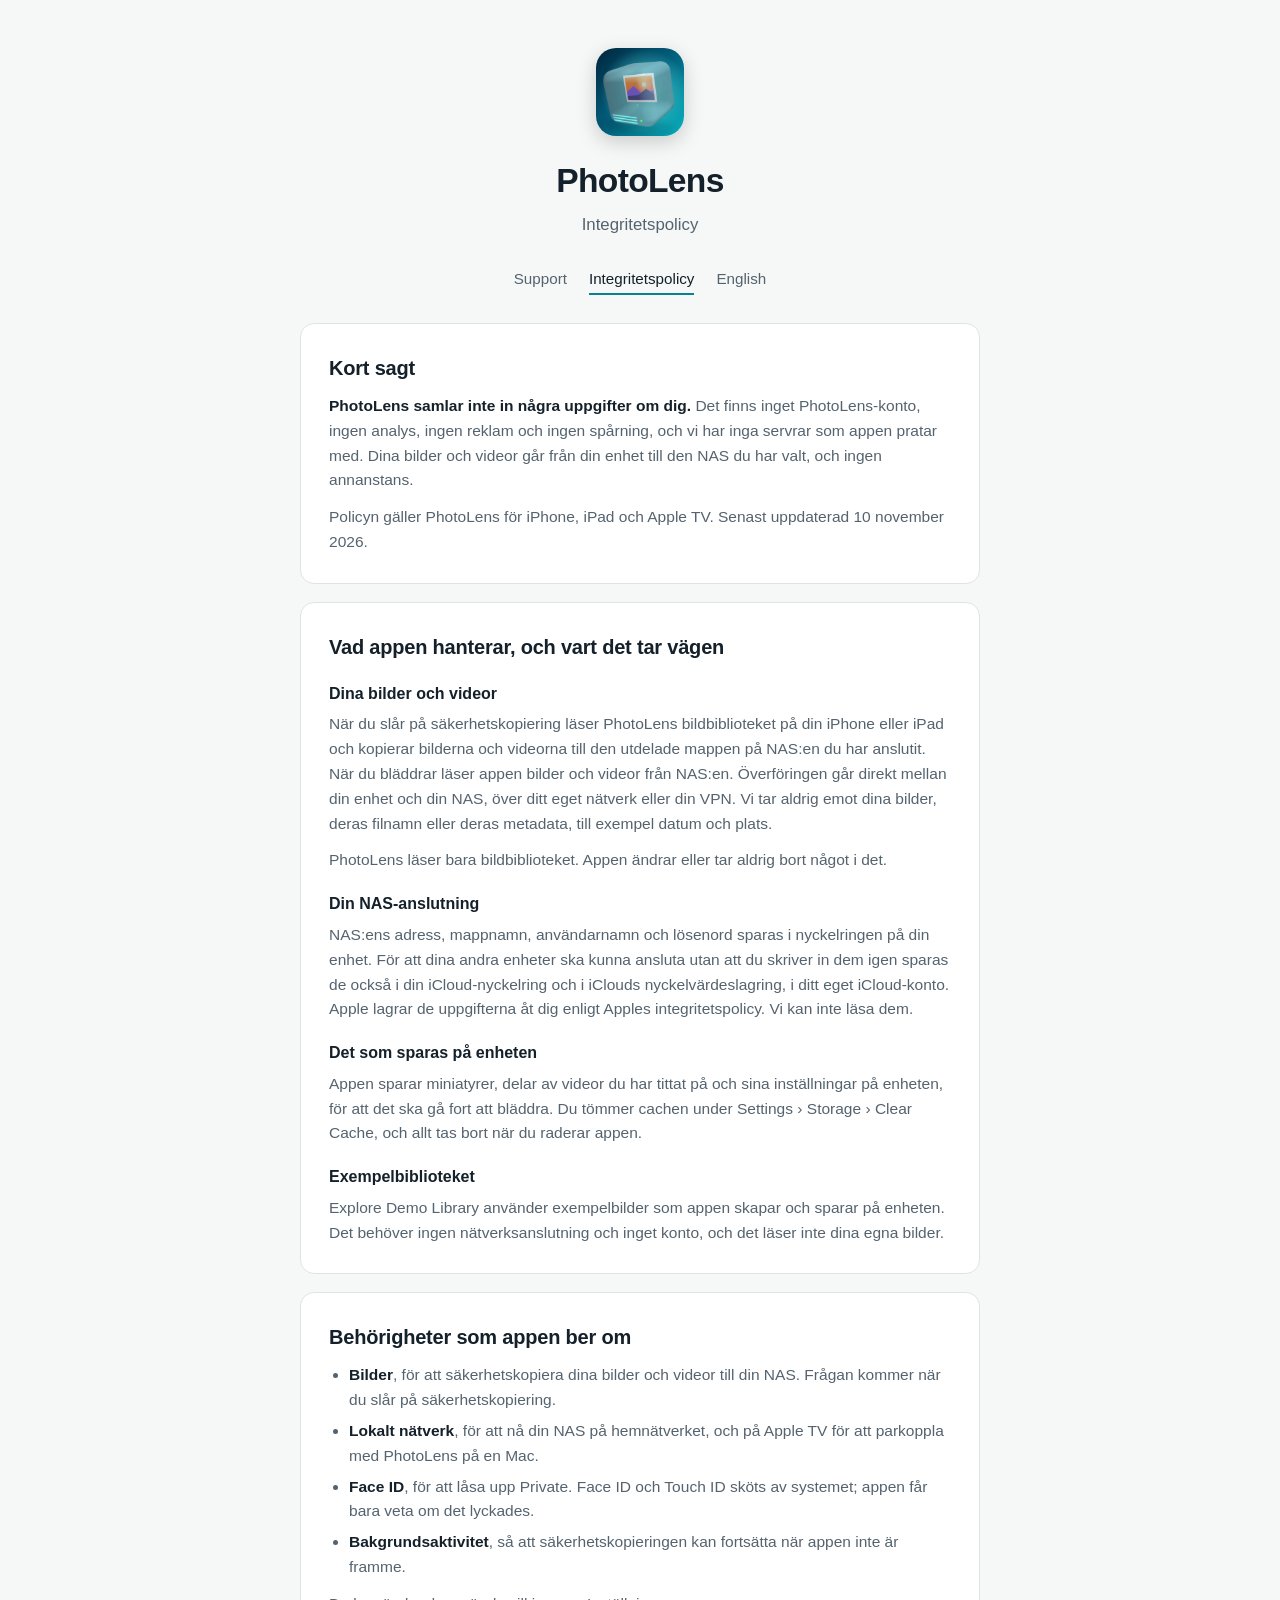
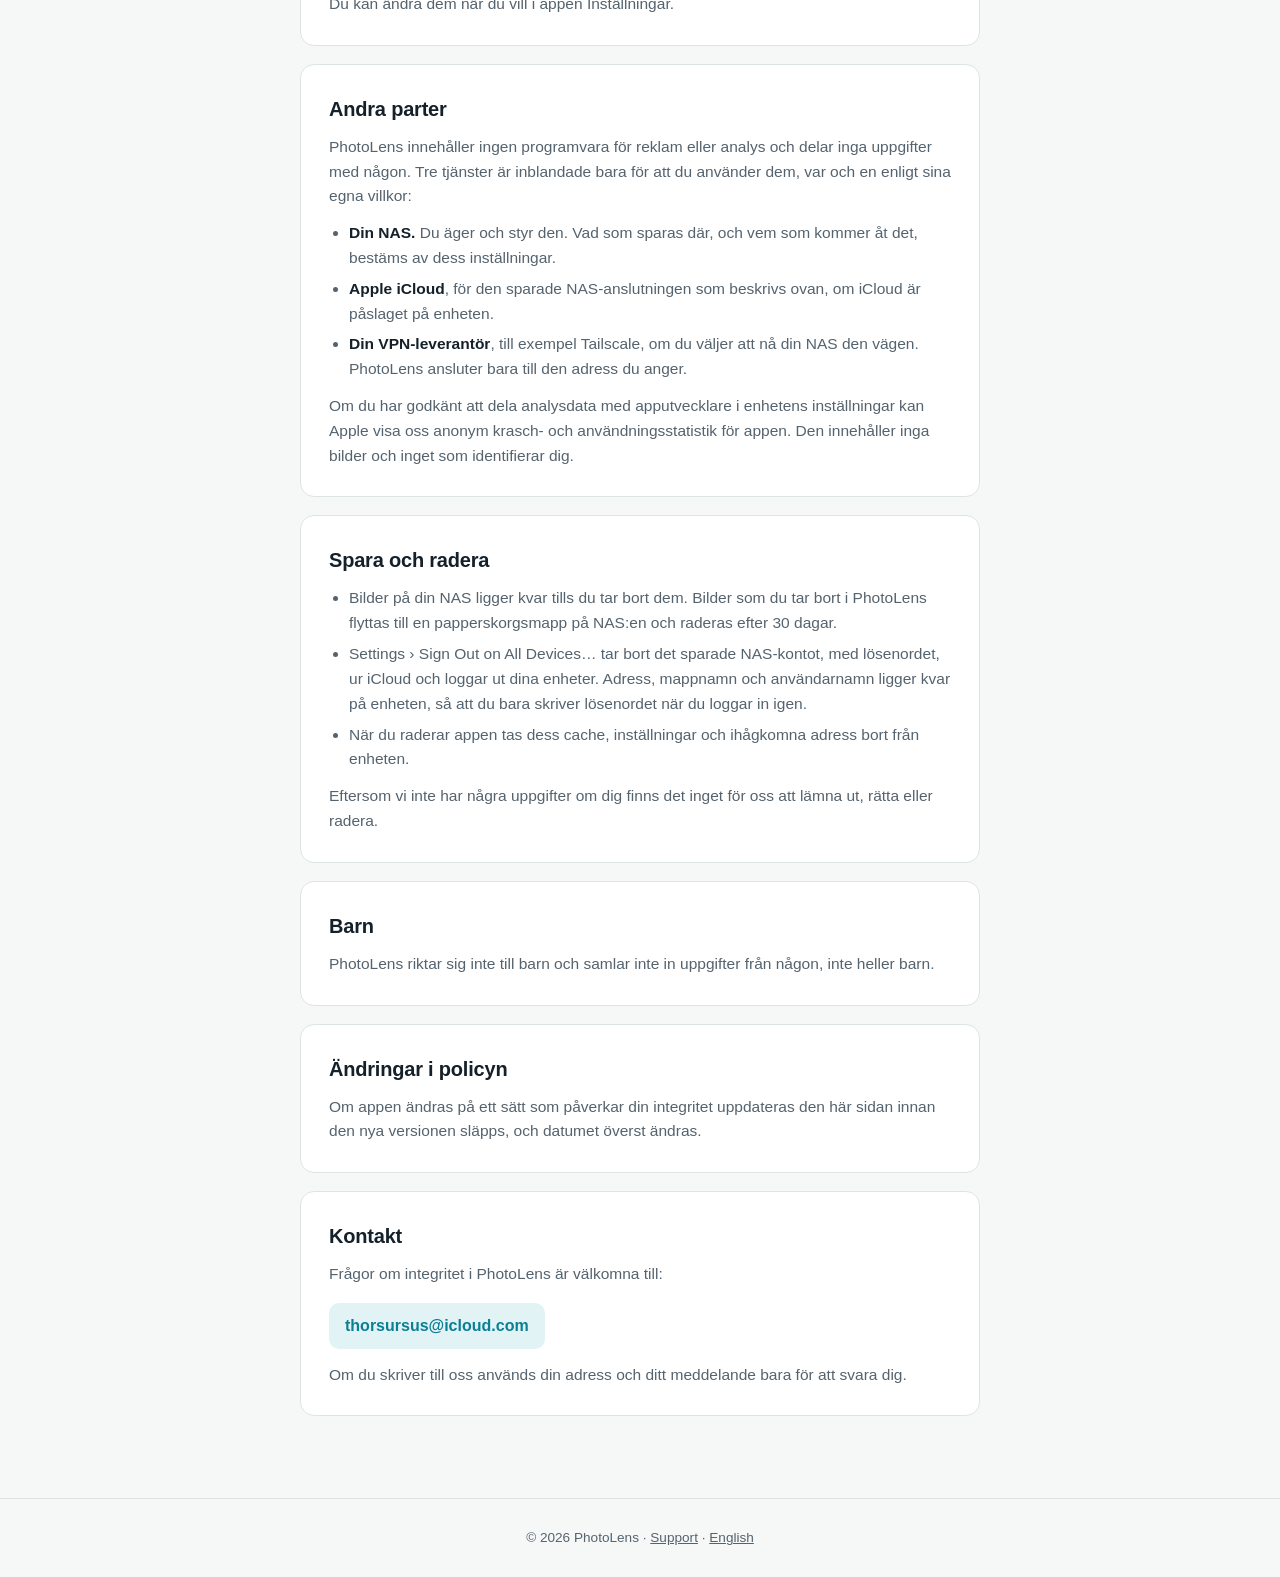
==== privacy-sv.html @ f6192b8b "Add support and privacy pages (English and Swedish) Co-Authored-By: Claude Fable 5.2 <noreply@anthro" ====
<!DOCTYPE html>
<html lang="sv">

<head>
    <meta charset="UTF-8">
    <meta name="viewport" content="width=device-width, initial-scale=1.0">
    <title>PhotoLens — Integritetspolicy</title>
    <meta name="description" content="Integritetspolicy för PhotoLens. Appen samlar inte in några uppgifter: dina bilder går från din enhet till din egen NAS och ingen annanstans.">
    <link rel="icon" href="app-icon.png">
    <link rel="stylesheet" href="style.css">
</head>

<body>
    <header>
        <div class="container">
            <img class="app-icon" src="app-icon.png" alt="PhotoLens appikon" width="88" height="88">
            <h1>PhotoLens</h1>
            <p class="subtitle">Integritetspolicy</p>
        </div>
    </header>

    <nav>
        <a href="sv.html">Support</a>
        <a href="privacy-sv.html" class="active">Integritetspolicy</a>
        <a href="privacy.html" lang="en">English</a>
    </nav>

    <main>
        <div class="container">
            <div class="section">
                <h2>Kort sagt</h2>
                <p><strong>PhotoLens samlar inte in några uppgifter om dig.</strong> Det finns inget PhotoLens-konto, ingen analys, ingen reklam och ingen spårning, och vi har inga servrar som appen pratar med. Dina bilder och videor går från din enhet till den NAS du har valt, och ingen annanstans.</p>
                <p class="updated">Policyn gäller PhotoLens för iPhone, iPad och Apple TV. Senast uppdaterad 10 november 2026.</p>
            </div>

            <div class="section">
                <h2>Vad appen hanterar, och vart det tar vägen</h2>

                <h3>Dina bilder och videor</h3>
                <p>När du slår på säkerhetskopiering läser PhotoLens bildbiblioteket på din iPhone eller iPad och kopierar bilderna och videorna till den utdelade mappen på NAS:en du har anslutit. När du bläddrar läser appen bilder och videor från NAS:en. Överföringen går direkt mellan din enhet och din NAS, över ditt eget nätverk eller din VPN. Vi tar aldrig emot dina bilder, deras filnamn eller deras metadata, till exempel datum och plats.</p>
                <p>PhotoLens läser bara bildbiblioteket. Appen ändrar eller tar aldrig bort något i det.</p>

                <h3>Din NAS-anslutning</h3>
                <p>NAS:ens adress, mappnamn, användarnamn och lösenord sparas i nyckelringen på din enhet. För att dina andra enheter ska kunna ansluta utan att du skriver in dem igen sparas de också i din iCloud-nyckelring och i iClouds nyckelvärdeslagring, i ditt eget iCloud-konto. Apple lagrar de uppgifterna åt dig enligt Apples integritetspolicy. Vi kan inte läsa dem.</p>

                <h3>Det som sparas på enheten</h3>
                <p>Appen sparar miniatyrer, delar av videor du har tittat på och sina inställningar på enheten, för att det ska gå fort att bläddra. Du tömmer cachen under Settings › Storage › Clear Cache, och allt tas bort när du raderar appen.</p>

                <h3>Exempelbiblioteket</h3>
                <p>Explore Demo Library använder exempelbilder som appen skapar och sparar på enheten. Det behöver ingen nätverksanslutning och inget konto, och det läser inte dina egna bilder.</p>
            </div>

            <div class="section">
                <h2>Behörigheter som appen ber om</h2>
                <ul>
                    <li><strong>Bilder</strong>, för att säkerhetskopiera dina bilder och videor till din NAS. Frågan kommer när du slår på säkerhetskopiering.</li>
                    <li><strong>Lokalt nätverk</strong>, för att nå din NAS på hemnätverket, och på Apple TV för att parkoppla med PhotoLens på en Mac.</li>
                    <li><strong>Face ID</strong>, för att låsa upp Private. Face ID och Touch ID sköts av systemet; appen får bara veta om det lyckades.</li>
                    <li><strong>Bakgrundsaktivitet</strong>, så att säkerhetskopieringen kan fortsätta när appen inte är framme.</li>
                </ul>
                <p>Du kan ändra dem när du vill i appen Inställningar.</p>
            </div>

            <div class="section">
                <h2>Andra parter</h2>
                <p>PhotoLens innehåller ingen programvara för reklam eller analys och delar inga uppgifter med någon. Tre tjänster är inblandade bara för att du använder dem, var och en enligt sina egna villkor:</p>
                <ul>
                    <li><strong>Din NAS.</strong> Du äger och styr den. Vad som sparas där, och vem som kommer åt det, bestäms av dess inställningar.</li>
                    <li><strong>Apple iCloud</strong>, för den sparade NAS-anslutningen som beskrivs ovan, om iCloud är påslaget på enheten.</li>
                    <li><strong>Din VPN-leverantör</strong>, till exempel Tailscale, om du väljer att nå din NAS den vägen. PhotoLens ansluter bara till den adress du anger.</li>
                </ul>
                <p>Om du har godkänt att dela analysdata med apputvecklare i enhetens inställningar kan Apple visa oss anonym krasch- och användningsstatistik för appen. Den innehåller inga bilder och inget som identifierar dig.</p>
            </div>

            <div class="section">
                <h2>Spara och radera</h2>
                <ul>
                    <li>Bilder på din NAS ligger kvar tills du tar bort dem. Bilder som du tar bort i PhotoLens flyttas till en papperskorgsmapp på NAS:en och raderas efter 30 dagar.</li>
                    <li>Settings › Sign Out on All Devices… tar bort det sparade NAS-kontot, med lösenordet, ur iCloud och loggar ut dina enheter. Adress, mappnamn och användarnamn ligger kvar på enheten, så att du bara skriver lösenordet när du loggar in igen.</li>
                    <li>När du raderar appen tas dess cache, inställningar och ihågkomna adress bort från enheten.</li>
                </ul>
                <p>Eftersom vi inte har några uppgifter om dig finns det inget för oss att lämna ut, rätta eller radera.</p>
            </div>

            <div class="section">
                <h2>Barn</h2>
                <p>PhotoLens riktar sig inte till barn och samlar inte in uppgifter från någon, inte heller barn.</p>
            </div>

            <div class="section">
                <h2>Ändringar i policyn</h2>
                <p>Om appen ändras på ett sätt som påverkar din integritet uppdateras den här sidan innan den nya versionen släpps, och datumet överst ändras.</p>
            </div>

            <div class="section">
                <h2>Kontakt</h2>
                <p>Frågor om integritet i PhotoLens är välkomna till:</p>
                <a href="mailto:thorsursus@icloud.com?subject=PhotoLens%20integritet" class="contact-link">thorsursus@icloud.com</a>
                <p style="margin-top: 14px;">Om du skriver till oss används din adress och ditt meddelande bara för att svara dig.</p>
            </div>
        </div>
    </main>

    <footer>
        <div class="container">
            <p>&copy; 2026 PhotoLens &middot; <a href="sv.html">Support</a> &middot; <a href="privacy.html" lang="en">English</a></p>
        </div>
    </footer>
</body>

</html>
---- style.css ----
:root {
    --bg: #f6f8f8;
    --card: #ffffff;
    --text: #14202a;
    --muted: #55636e;
    --accent: #0b7f93;
    --accent-soft: #e2f3f6;
    --border: #dde4e6;
}

@media (prefers-color-scheme: dark) {
    :root {
        --bg: #0e151a;
        --card: #16202a;
        --text: #eef3f5;
        --muted: #a3b1ba;
        --accent: #5fcfe0;
        --accent-soft: #14323a;
        --border: #263440;
    }
}

* { margin: 0; padding: 0; box-sizing: border-box; }

body {
    font-family: -apple-system, BlinkMacSystemFont, "Segoe UI", Roboto, "Helvetica Neue", Arial, sans-serif;
    background: var(--bg);
    color: var(--text);
    line-height: 1.6;
    min-height: 100vh;
    display: flex;
    flex-direction: column;
    -webkit-text-size-adjust: 100%;
}

.container { max-width: 720px; margin: 0 auto; padding: 0 20px; width: 100%; }

header { padding: 48px 0 0; text-align: center; }

.app-icon { width: 88px; height: 88px; border-radius: 20px; display: block; margin: 0 auto 18px; box-shadow: 0 6px 20px rgba(0, 0, 0, 0.18); }

h1 { font-size: 2.1rem; font-weight: 700; letter-spacing: -0.02em; }

.subtitle { color: var(--muted); font-size: 1.05rem; margin-top: 4px; }

nav { display: flex; flex-wrap: wrap; gap: 8px 22px; justify-content: center; padding: 28px 20px; font-size: 0.95rem; }

nav a { color: var(--muted); text-decoration: none; padding-bottom: 2px; border-bottom: 2px solid transparent; }

nav a:hover, nav a.active { color: var(--text); border-bottom-color: var(--accent); }

main { flex: 1; padding-bottom: 64px; }

.section { background: var(--card); border: 1px solid var(--border); border-radius: 14px; padding: 28px; margin-bottom: 18px; }

.section h2 { font-size: 1.25rem; font-weight: 650; margin-bottom: 10px; letter-spacing: -0.01em; }

.section h3 { font-size: 1rem; font-weight: 650; margin: 18px 0 6px; }

.section p, .section li { color: var(--muted); font-size: 0.97rem; }

.section p { margin-bottom: 12px; }

.section p:last-child, .section ul:last-child { margin-bottom: 0; }

.section ul { margin: 0 0 12px 20px; }

.section li { margin-bottom: 6px; }

.section strong { color: var(--text); font-weight: 600; }

a { color: var(--accent); }

.contact-link { display: inline-block; background: var(--accent-soft); color: var(--accent); text-decoration: none; font-weight: 600; padding: 10px 16px; border-radius: 10px; margin-top: 4px; }

.contact-link:hover { opacity: 0.85; }

details { border-bottom: 1px solid var(--border); padding: 14px 0; }

details:last-child { border-bottom: none; padding-bottom: 0; }

summary { cursor: pointer; font-weight: 600; font-size: 0.98rem; color: var(--text); list-style: none; display: flex; justify-content: space-between; align-items: center; gap: 16px; }

summary::after { content: "+"; font-size: 1.3rem; font-weight: 400; color: var(--muted); }

details[open] summary::after { content: "\2212"; }

summary::-webkit-details-marker { display: none; }

details p, details ul { margin-top: 10px; }

code { font-family: ui-monospace, "SF Mono", Menlo, monospace; font-size: 0.9em; background: var(--accent-soft); padding: 1px 5px; border-radius: 5px; color: var(--text); }

.updated { font-size: 0.88rem; color: var(--muted); }

footer { text-align: center; padding: 28px 0; color: var(--muted); font-size: 0.85rem; border-top: 1px solid var(--border); }

footer a { color: var(--muted); }

@media (max-width: 600px) {
    h1 { font-size: 1.7rem; }
    .section { padding: 22px; }
    header { padding: 32px 0 0; }
}
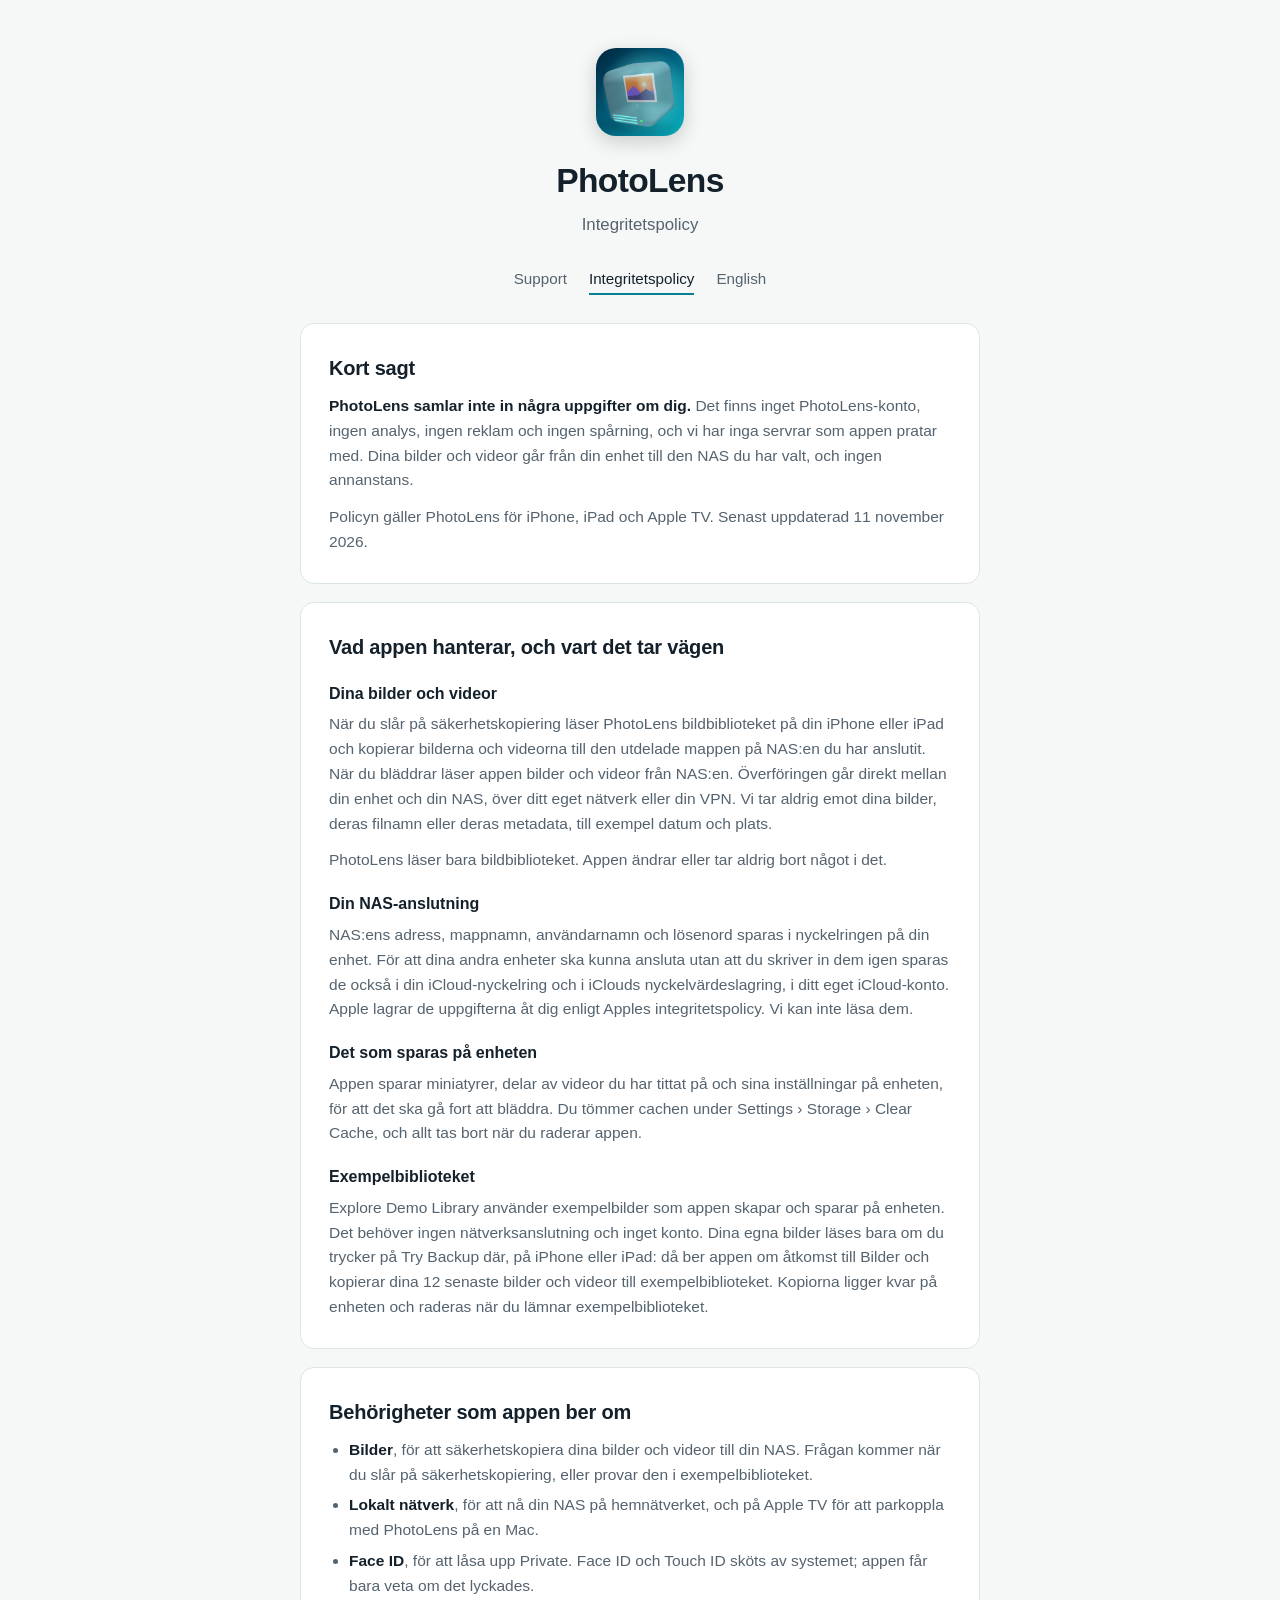
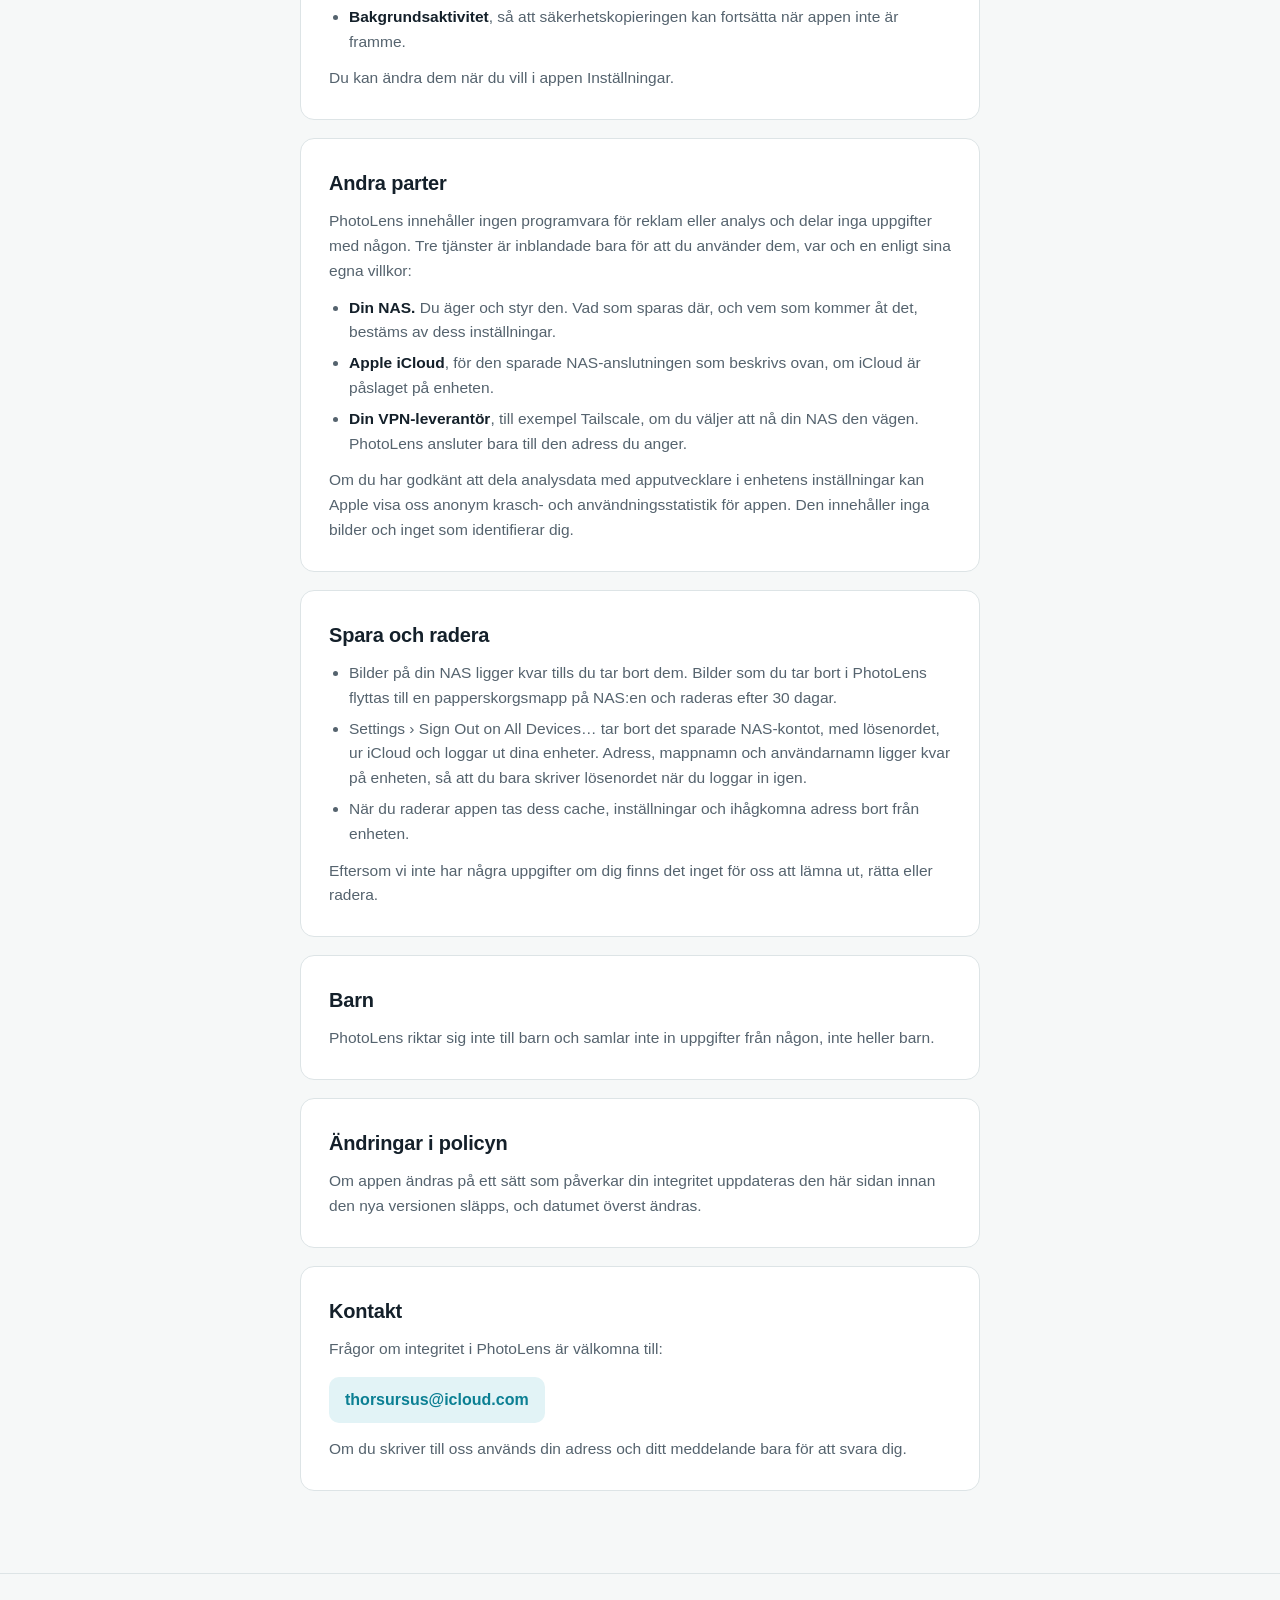
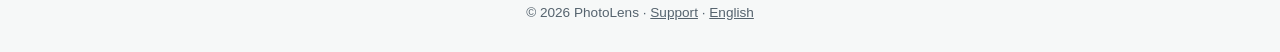
==== commit 99643604: "Privacy policy and support: backup can be tried in the demo library" ====
--- a/privacy-sv.html
+++ b/privacy-sv.html
@@ -30,7 +30,7 @@
             <div class="section">
                 <h2>Kort sagt</h2>
                 <p><strong>PhotoLens samlar inte in några uppgifter om dig.</strong> Det finns inget PhotoLens-konto, ingen analys, ingen reklam och ingen spårning, och vi har inga servrar som appen pratar med. Dina bilder och videor går från din enhet till den NAS du har valt, och ingen annanstans.</p>
-                <p class="updated">Policyn gäller PhotoLens för iPhone, iPad och Apple TV. Senast uppdaterad 10 november 2026.</p>
+                <p class="updated">Policyn gäller PhotoLens för iPhone, iPad och Apple TV. Senast uppdaterad 11 november 2026.</p>
             </div>
 
             <div class="section">
@@ -47,13 +47,13 @@
                 <p>Appen sparar miniatyrer, delar av videor du har tittat på och sina inställningar på enheten, för att det ska gå fort att bläddra. Du tömmer cachen under Settings › Storage › Clear Cache, och allt tas bort när du raderar appen.</p>
 
                 <h3>Exempelbiblioteket</h3>
-                <p>Explore Demo Library använder exempelbilder som appen skapar och sparar på enheten. Det behöver ingen nätverksanslutning och inget konto, och det läser inte dina egna bilder.</p>
+                <p>Explore Demo Library använder exempelbilder som appen skapar och sparar på enheten. Det behöver ingen nätverksanslutning och inget konto. Dina egna bilder läses bara om du trycker på Try Backup där, på iPhone eller iPad: då ber appen om åtkomst till Bilder och kopierar dina 12 senaste bilder och videor till exempelbiblioteket. Kopiorna ligger kvar på enheten och raderas när du lämnar exempelbiblioteket.</p>
             </div>
 
             <div class="section">
                 <h2>Behörigheter som appen ber om</h2>
                 <ul>
-                    <li><strong>Bilder</strong>, för att säkerhetskopiera dina bilder och videor till din NAS. Frågan kommer när du slår på säkerhetskopiering.</li>
+                    <li><strong>Bilder</strong>, för att säkerhetskopiera dina bilder och videor till din NAS. Frågan kommer när du slår på säkerhetskopiering, eller provar den i exempelbiblioteket.</li>
                     <li><strong>Lokalt nätverk</strong>, för att nå din NAS på hemnätverket, och på Apple TV för att parkoppla med PhotoLens på en Mac.</li>
                     <li><strong>Face ID</strong>, för att låsa upp Private. Face ID och Touch ID sköts av systemet; appen får bara veta om det lyckades.</li>
                     <li><strong>Bakgrundsaktivitet</strong>, så att säkerhetskopieringen kan fortsätta när appen inte är framme.</li>
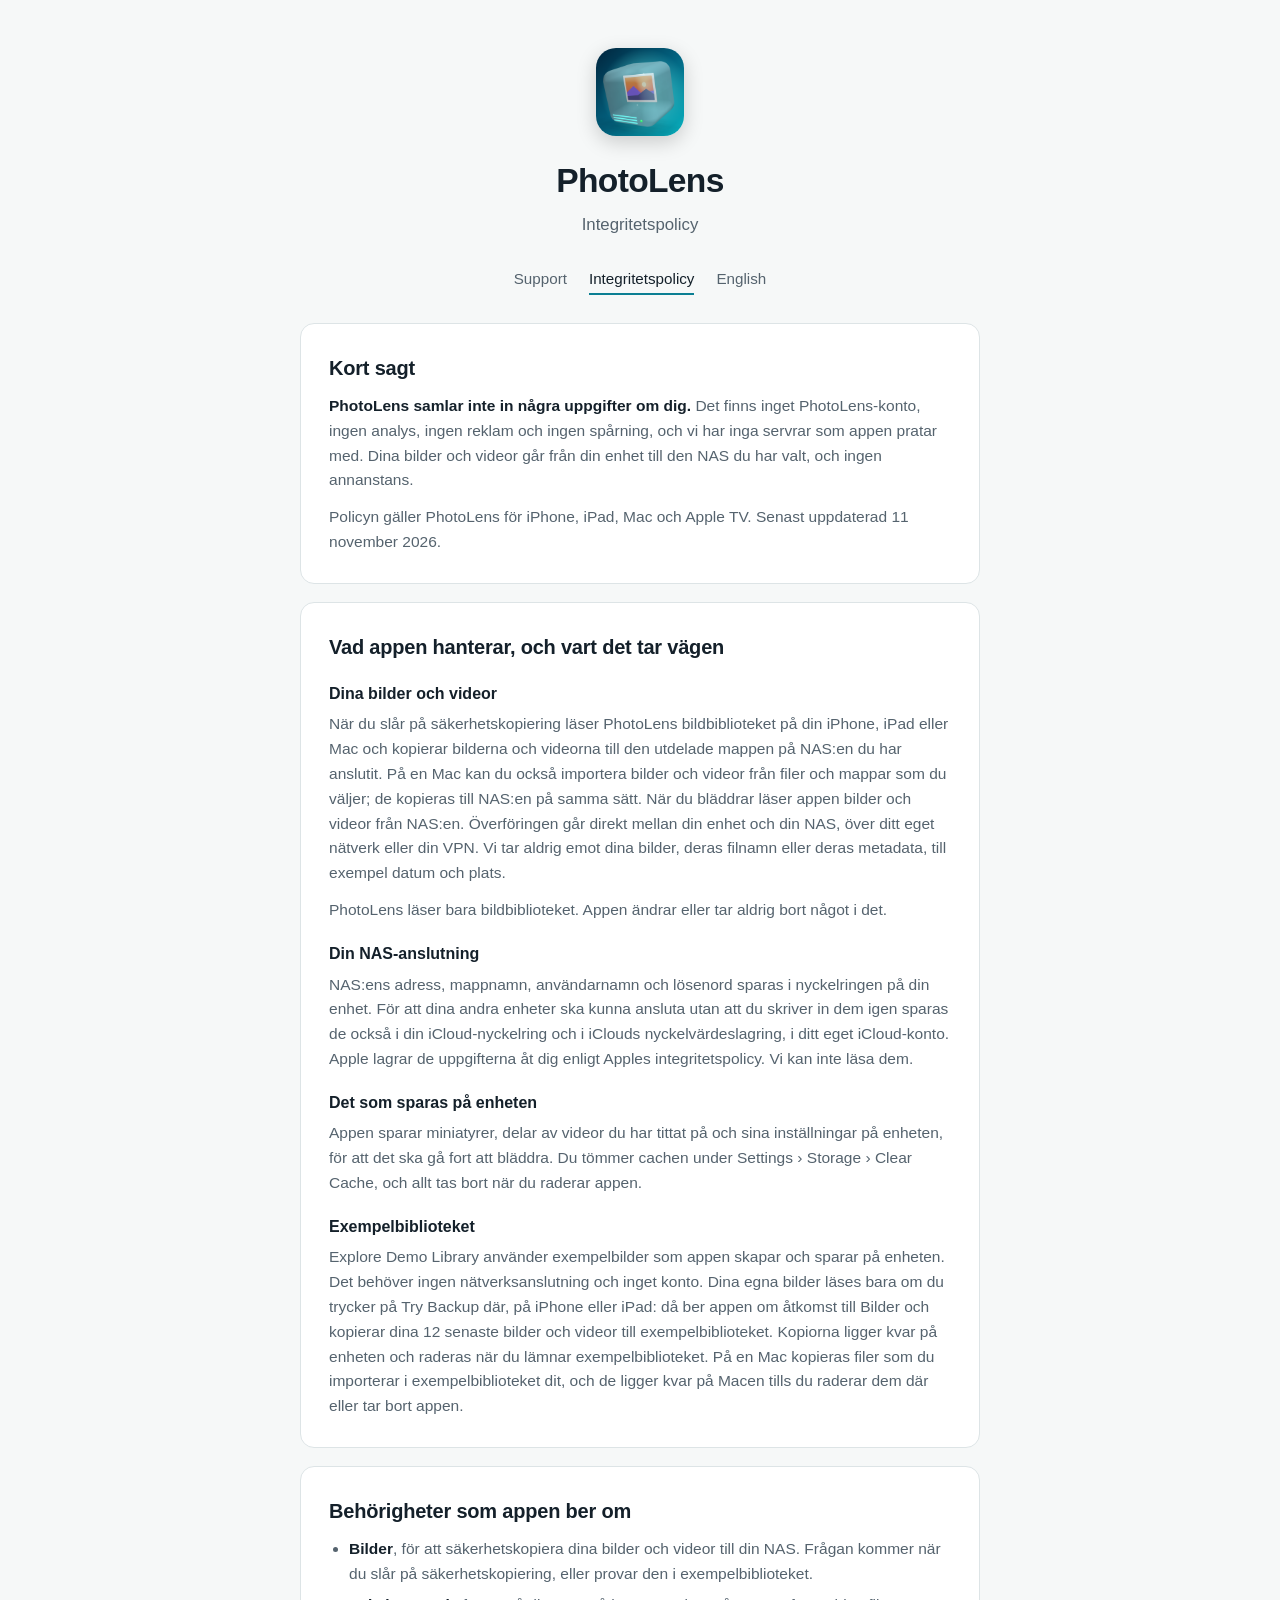
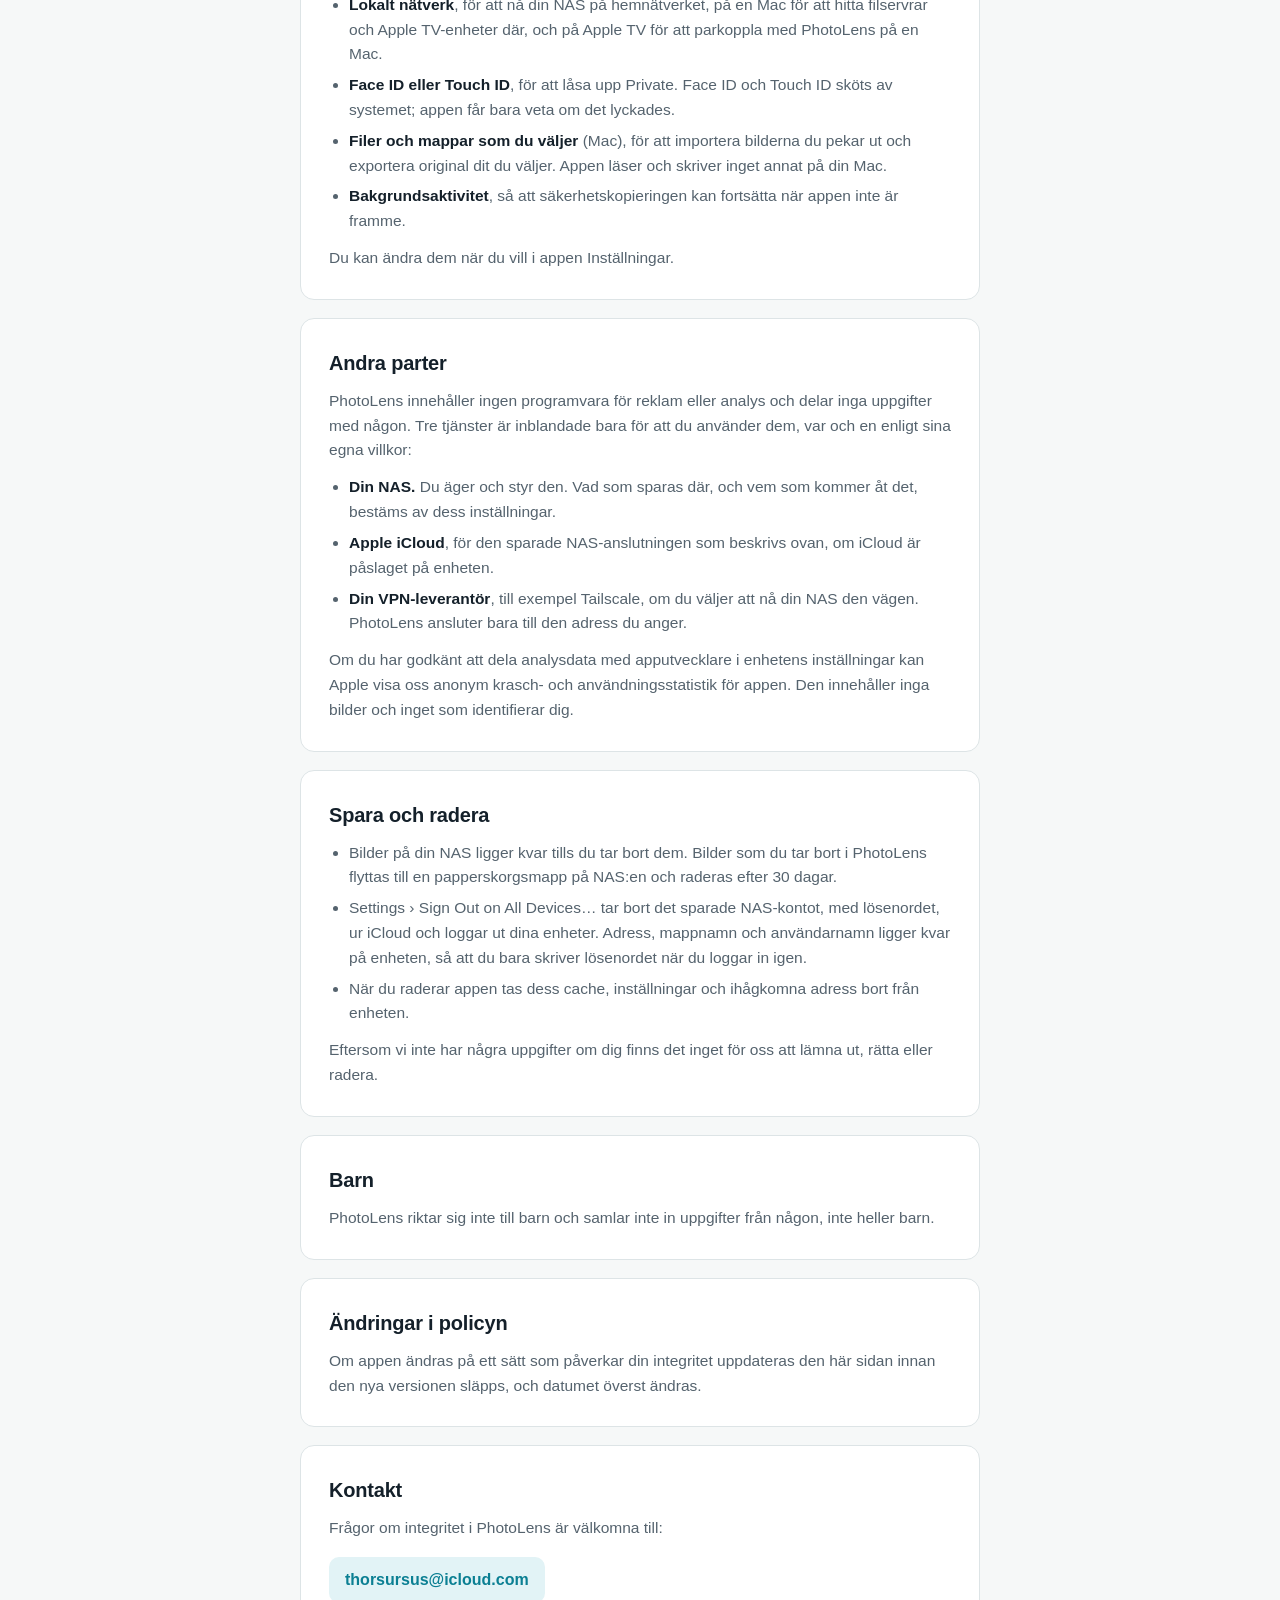
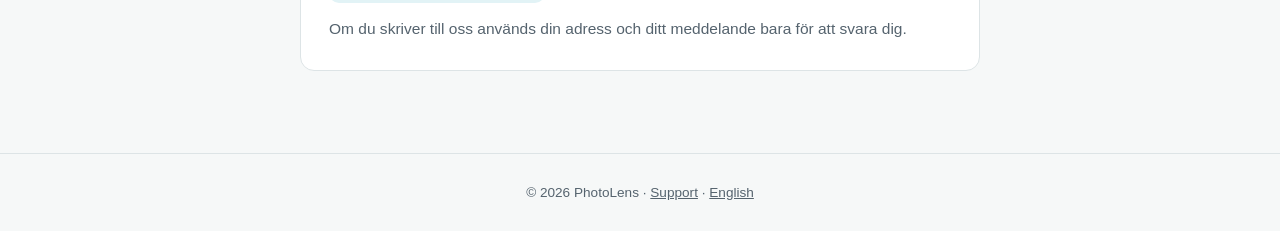
==== commit a09dc5ad: "Support and privacy policy also cover the Mac app" ====
--- a/privacy-sv.html
+++ b/privacy-sv.html
@@ -30,14 +30,14 @@
             <div class="section">
                 <h2>Kort sagt</h2>
                 <p><strong>PhotoLens samlar inte in några uppgifter om dig.</strong> Det finns inget PhotoLens-konto, ingen analys, ingen reklam och ingen spårning, och vi har inga servrar som appen pratar med. Dina bilder och videor går från din enhet till den NAS du har valt, och ingen annanstans.</p>
-                <p class="updated">Policyn gäller PhotoLens för iPhone, iPad och Apple TV. Senast uppdaterad 11 november 2026.</p>
+                <p class="updated">Policyn gäller PhotoLens för iPhone, iPad, Mac och Apple TV. Senast uppdaterad 11 november 2026.</p>
             </div>
 
             <div class="section">
                 <h2>Vad appen hanterar, och vart det tar vägen</h2>
 
                 <h3>Dina bilder och videor</h3>
-                <p>När du slår på säkerhetskopiering läser PhotoLens bildbiblioteket på din iPhone eller iPad och kopierar bilderna och videorna till den utdelade mappen på NAS:en du har anslutit. När du bläddrar läser appen bilder och videor från NAS:en. Överföringen går direkt mellan din enhet och din NAS, över ditt eget nätverk eller din VPN. Vi tar aldrig emot dina bilder, deras filnamn eller deras metadata, till exempel datum och plats.</p>
+                <p>När du slår på säkerhetskopiering läser PhotoLens bildbiblioteket på din iPhone, iPad eller Mac och kopierar bilderna och videorna till den utdelade mappen på NAS:en du har anslutit. På en Mac kan du också importera bilder och videor från filer och mappar som du väljer; de kopieras till NAS:en på samma sätt. När du bläddrar läser appen bilder och videor från NAS:en. Överföringen går direkt mellan din enhet och din NAS, över ditt eget nätverk eller din VPN. Vi tar aldrig emot dina bilder, deras filnamn eller deras metadata, till exempel datum och plats.</p>
                 <p>PhotoLens läser bara bildbiblioteket. Appen ändrar eller tar aldrig bort något i det.</p>
 
                 <h3>Din NAS-anslutning</h3>
@@ -47,15 +47,16 @@
                 <p>Appen sparar miniatyrer, delar av videor du har tittat på och sina inställningar på enheten, för att det ska gå fort att bläddra. Du tömmer cachen under Settings › Storage › Clear Cache, och allt tas bort när du raderar appen.</p>
 
                 <h3>Exempelbiblioteket</h3>
-                <p>Explore Demo Library använder exempelbilder som appen skapar och sparar på enheten. Det behöver ingen nätverksanslutning och inget konto. Dina egna bilder läses bara om du trycker på Try Backup där, på iPhone eller iPad: då ber appen om åtkomst till Bilder och kopierar dina 12 senaste bilder och videor till exempelbiblioteket. Kopiorna ligger kvar på enheten och raderas när du lämnar exempelbiblioteket.</p>
+                <p>Explore Demo Library använder exempelbilder som appen skapar och sparar på enheten. Det behöver ingen nätverksanslutning och inget konto. Dina egna bilder läses bara om du trycker på Try Backup där, på iPhone eller iPad: då ber appen om åtkomst till Bilder och kopierar dina 12 senaste bilder och videor till exempelbiblioteket. Kopiorna ligger kvar på enheten och raderas när du lämnar exempelbiblioteket. På en Mac kopieras filer som du importerar i exempelbiblioteket dit, och de ligger kvar på Macen tills du raderar dem där eller tar bort appen.</p>
             </div>
 
             <div class="section">
                 <h2>Behörigheter som appen ber om</h2>
                 <ul>
                     <li><strong>Bilder</strong>, för att säkerhetskopiera dina bilder och videor till din NAS. Frågan kommer när du slår på säkerhetskopiering, eller provar den i exempelbiblioteket.</li>
-                    <li><strong>Lokalt nätverk</strong>, för att nå din NAS på hemnätverket, och på Apple TV för att parkoppla med PhotoLens på en Mac.</li>
-                    <li><strong>Face ID</strong>, för att låsa upp Private. Face ID och Touch ID sköts av systemet; appen får bara veta om det lyckades.</li>
+                    <li><strong>Lokalt nätverk</strong>, för att nå din NAS på hemnätverket, på en Mac för att hitta filservrar och Apple TV-enheter där, och på Apple TV för att parkoppla med PhotoLens på en Mac.</li>
+                    <li><strong>Face ID eller Touch ID</strong>, för att låsa upp Private. Face ID och Touch ID sköts av systemet; appen får bara veta om det lyckades.</li>
+                    <li><strong>Filer och mappar som du väljer</strong> (Mac), för att importera bilderna du pekar ut och exportera original dit du väljer. Appen läser och skriver inget annat på din Mac.</li>
                     <li><strong>Bakgrundsaktivitet</strong>, så att säkerhetskopieringen kan fortsätta när appen inte är framme.</li>
                 </ul>
                 <p>Du kan ändra dem när du vill i appen Inställningar.</p>
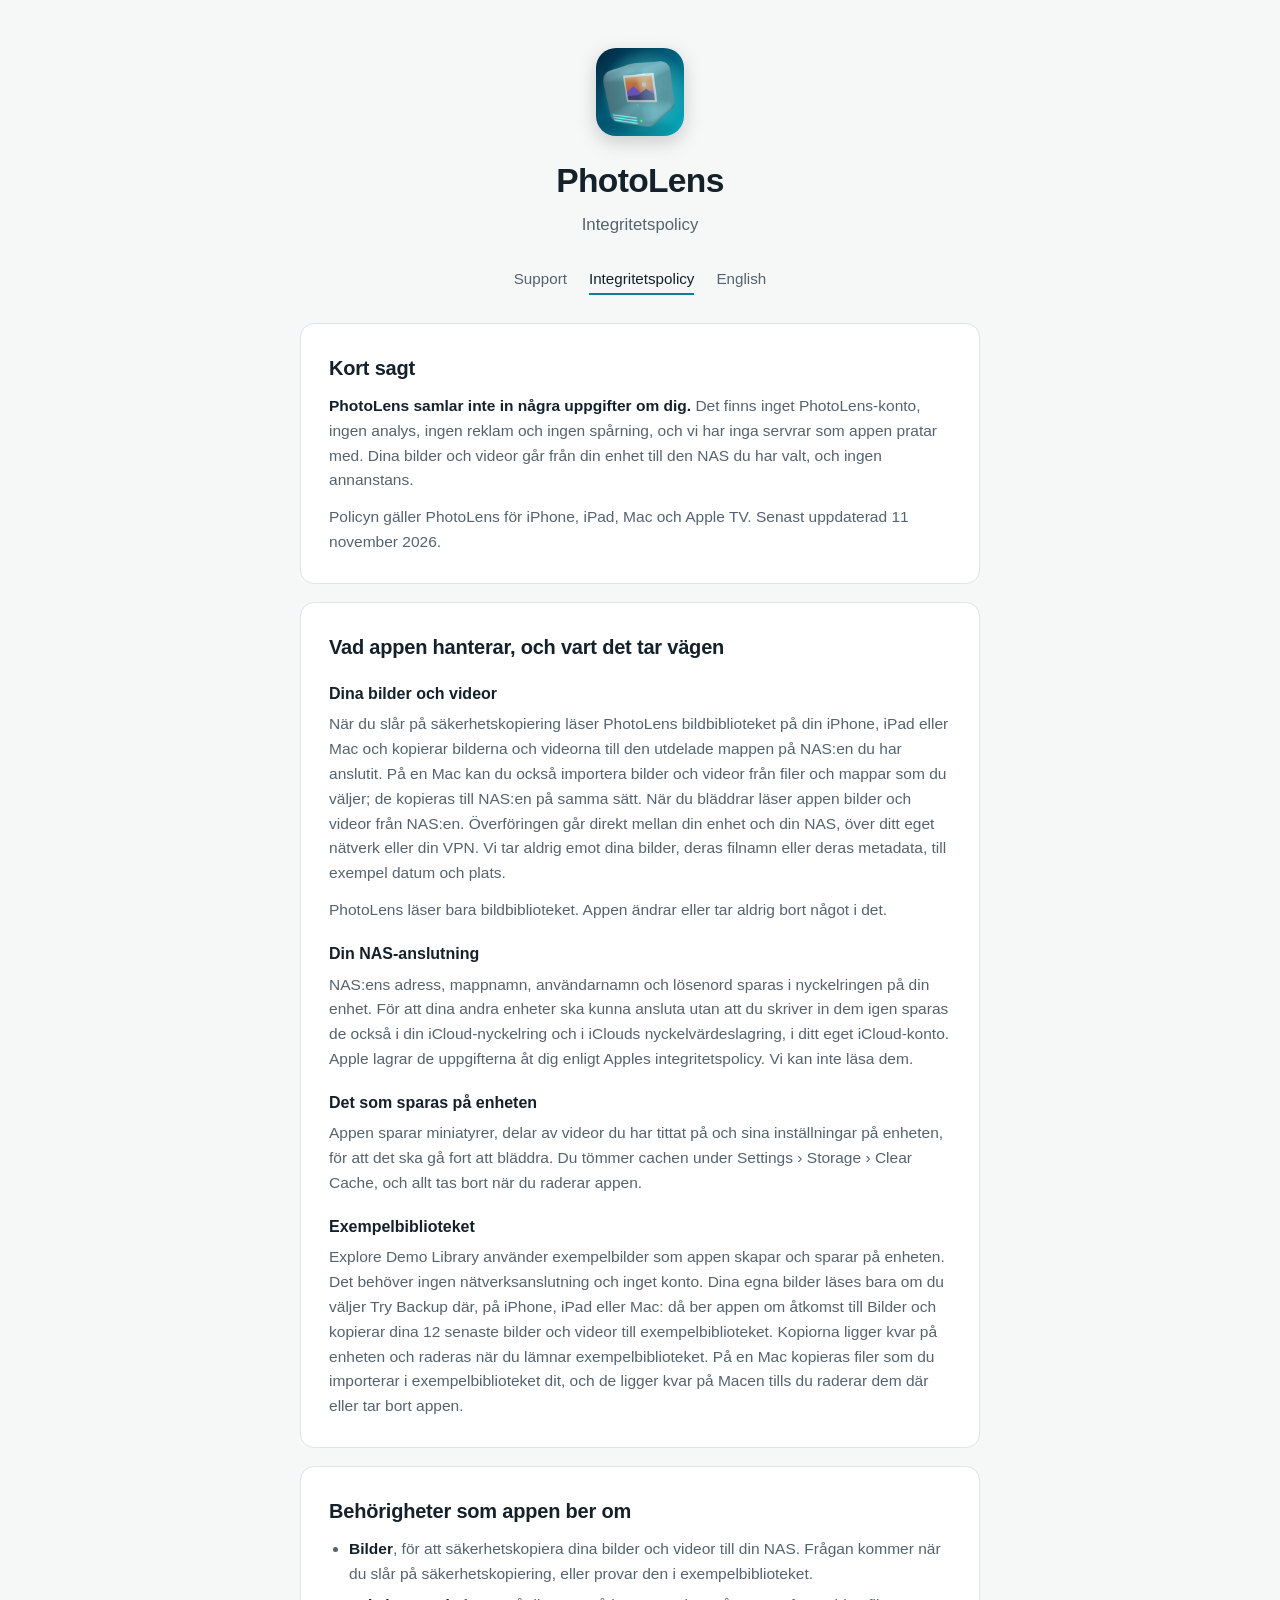
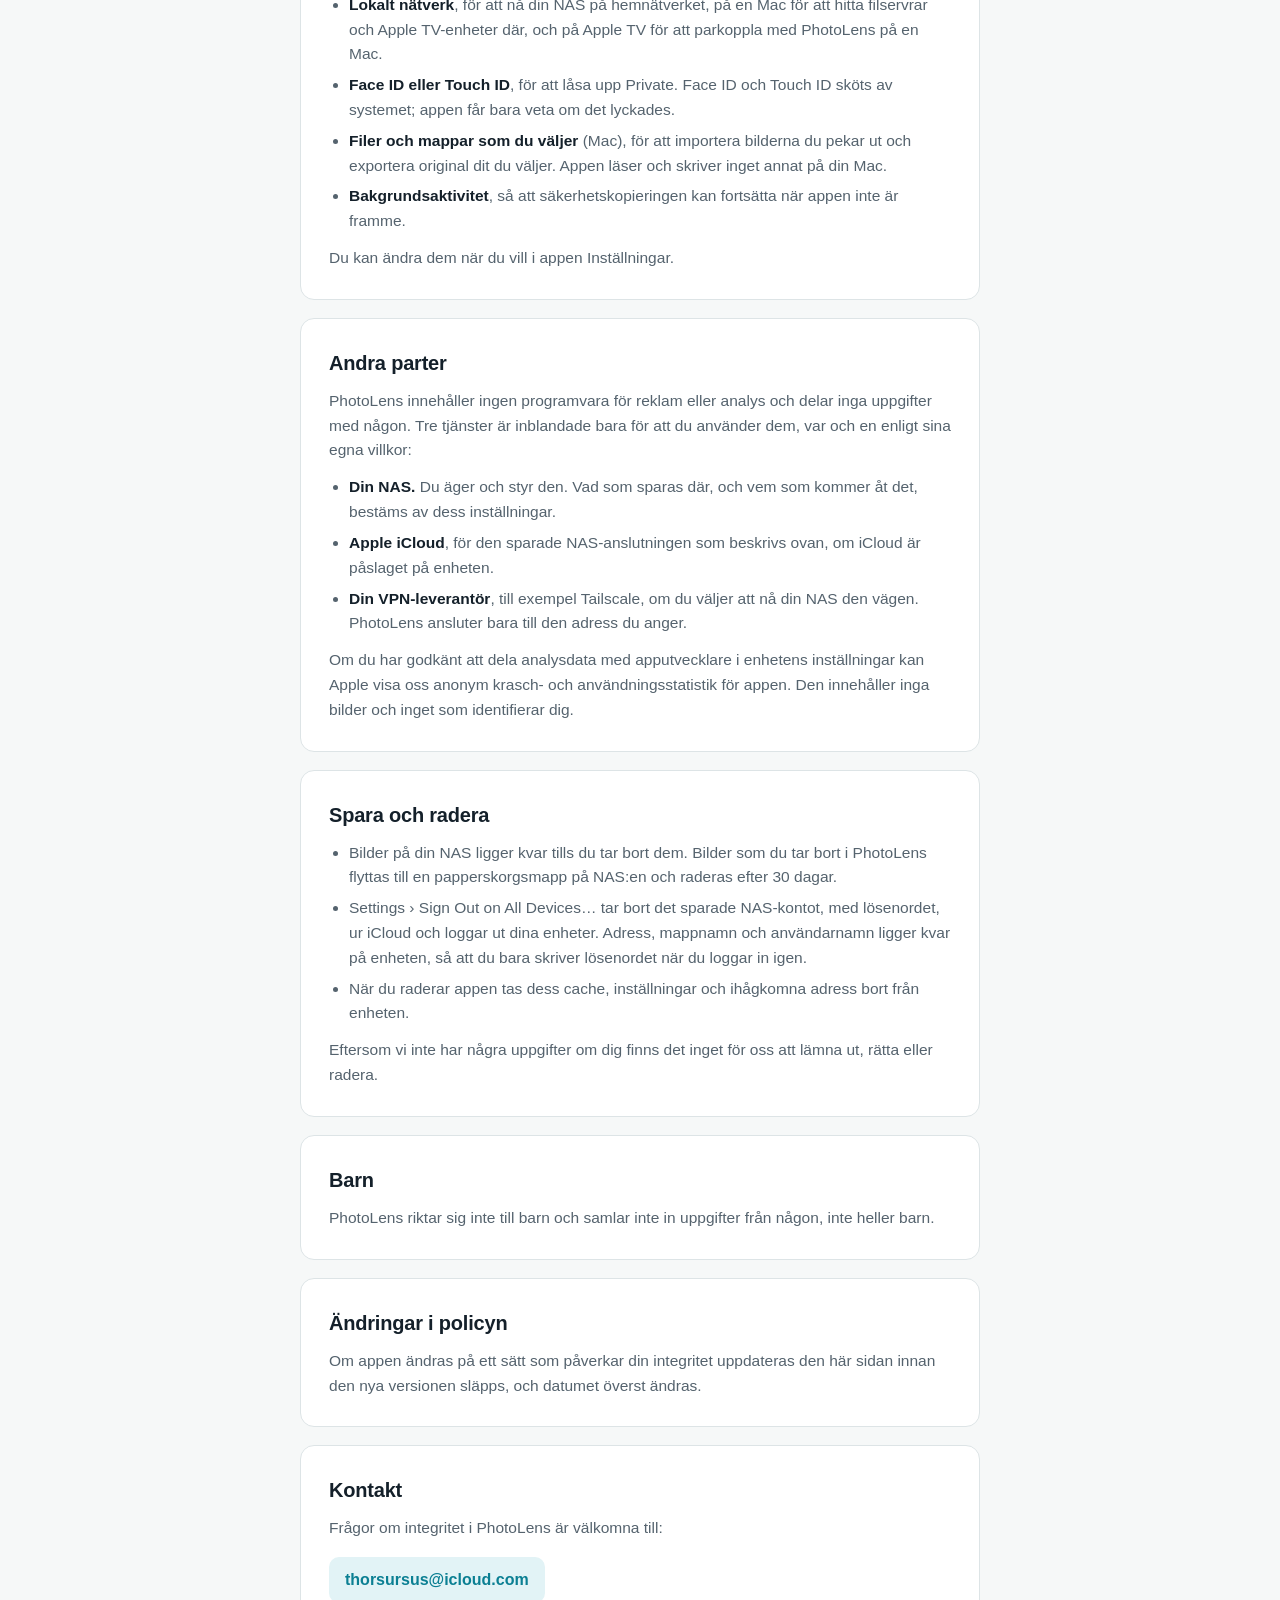
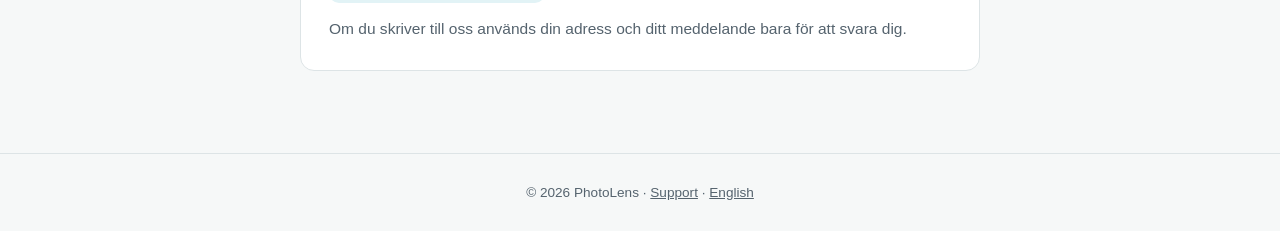
==== commit b1fdb454: "Try Backup on the Mac: support page and privacy policy" ====
--- a/privacy-sv.html
+++ b/privacy-sv.html
@@ -47,7 +47,7 @@
                 <p>Appen sparar miniatyrer, delar av videor du har tittat på och sina inställningar på enheten, för att det ska gå fort att bläddra. Du tömmer cachen under Settings › Storage › Clear Cache, och allt tas bort när du raderar appen.</p>
 
                 <h3>Exempelbiblioteket</h3>
-                <p>Explore Demo Library använder exempelbilder som appen skapar och sparar på enheten. Det behöver ingen nätverksanslutning och inget konto. Dina egna bilder läses bara om du trycker på Try Backup där, på iPhone eller iPad: då ber appen om åtkomst till Bilder och kopierar dina 12 senaste bilder och videor till exempelbiblioteket. Kopiorna ligger kvar på enheten och raderas när du lämnar exempelbiblioteket. På en Mac kopieras filer som du importerar i exempelbiblioteket dit, och de ligger kvar på Macen tills du raderar dem där eller tar bort appen.</p>
+                <p>Explore Demo Library använder exempelbilder som appen skapar och sparar på enheten. Det behöver ingen nätverksanslutning och inget konto. Dina egna bilder läses bara om du väljer Try Backup där, på iPhone, iPad eller Mac: då ber appen om åtkomst till Bilder och kopierar dina 12 senaste bilder och videor till exempelbiblioteket. Kopiorna ligger kvar på enheten och raderas när du lämnar exempelbiblioteket. På en Mac kopieras filer som du importerar i exempelbiblioteket dit, och de ligger kvar på Macen tills du raderar dem där eller tar bort appen.</p>
             </div>
 
             <div class="section">
